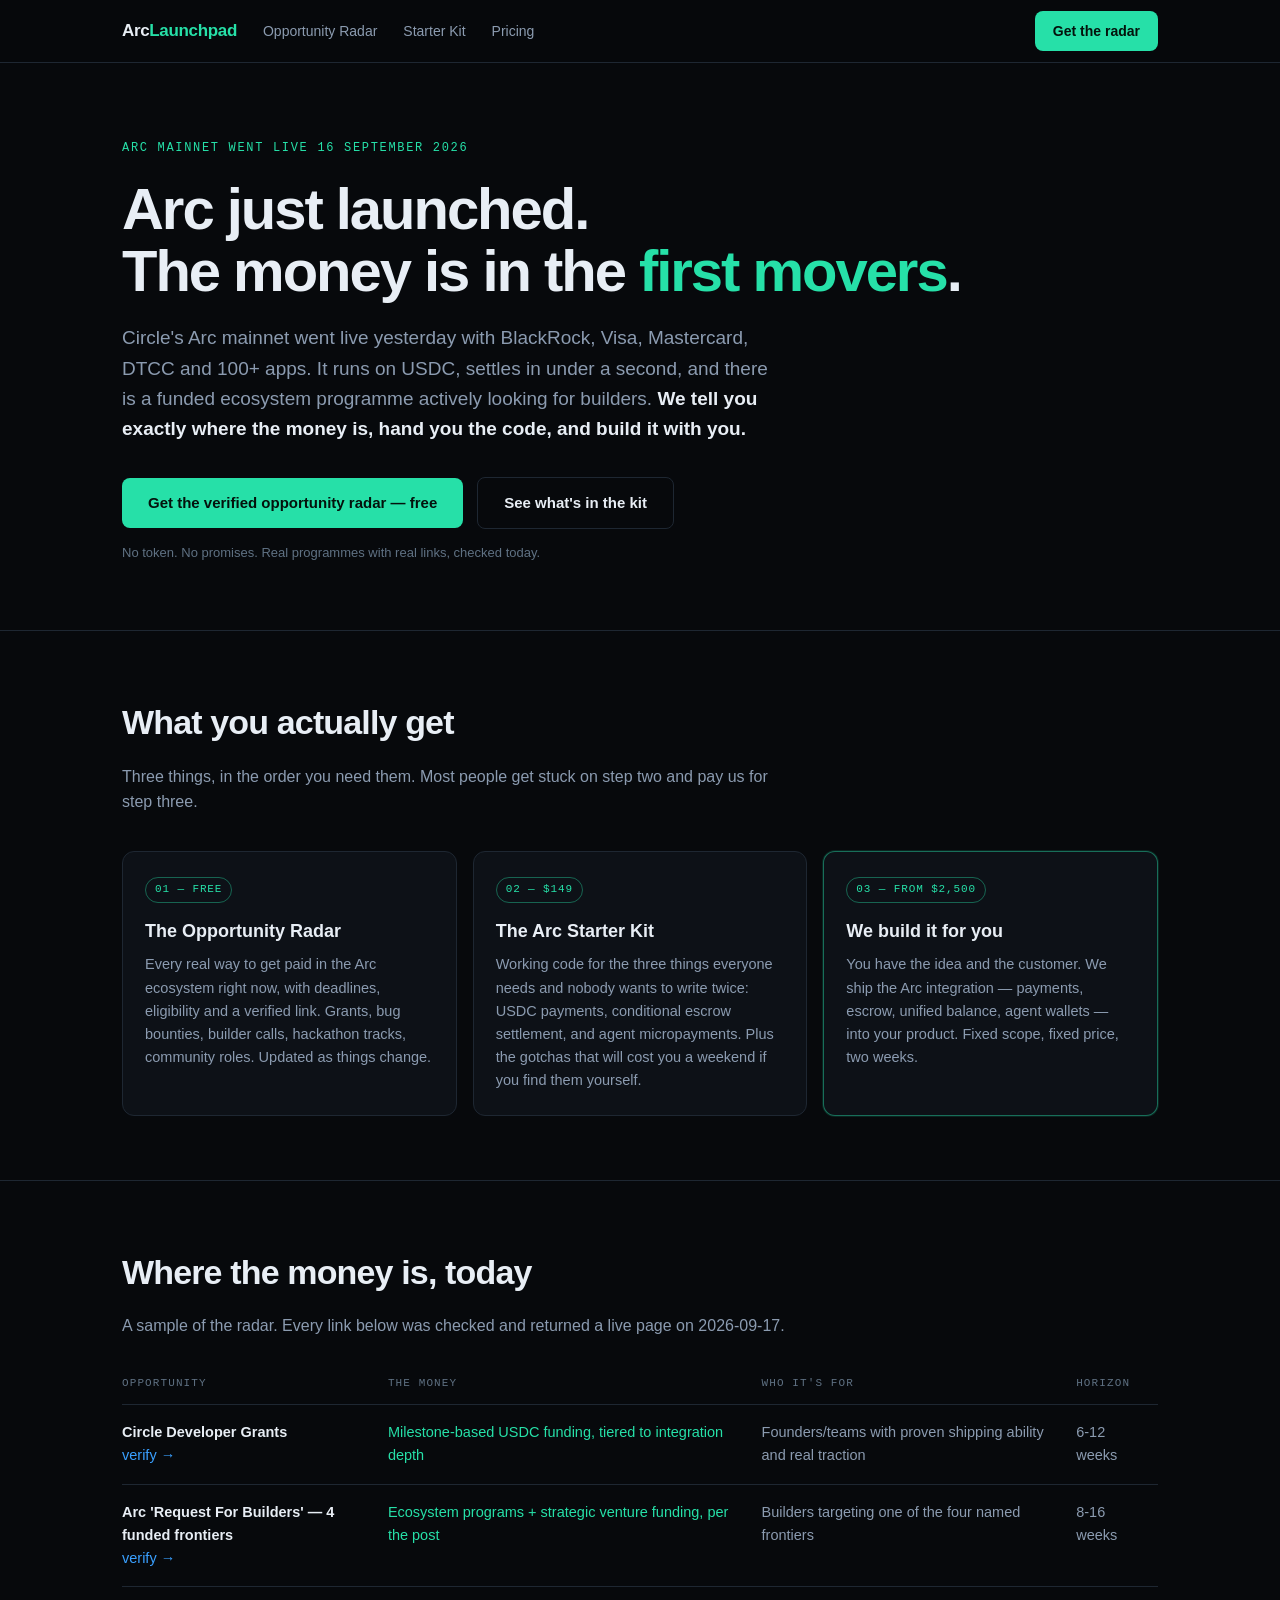
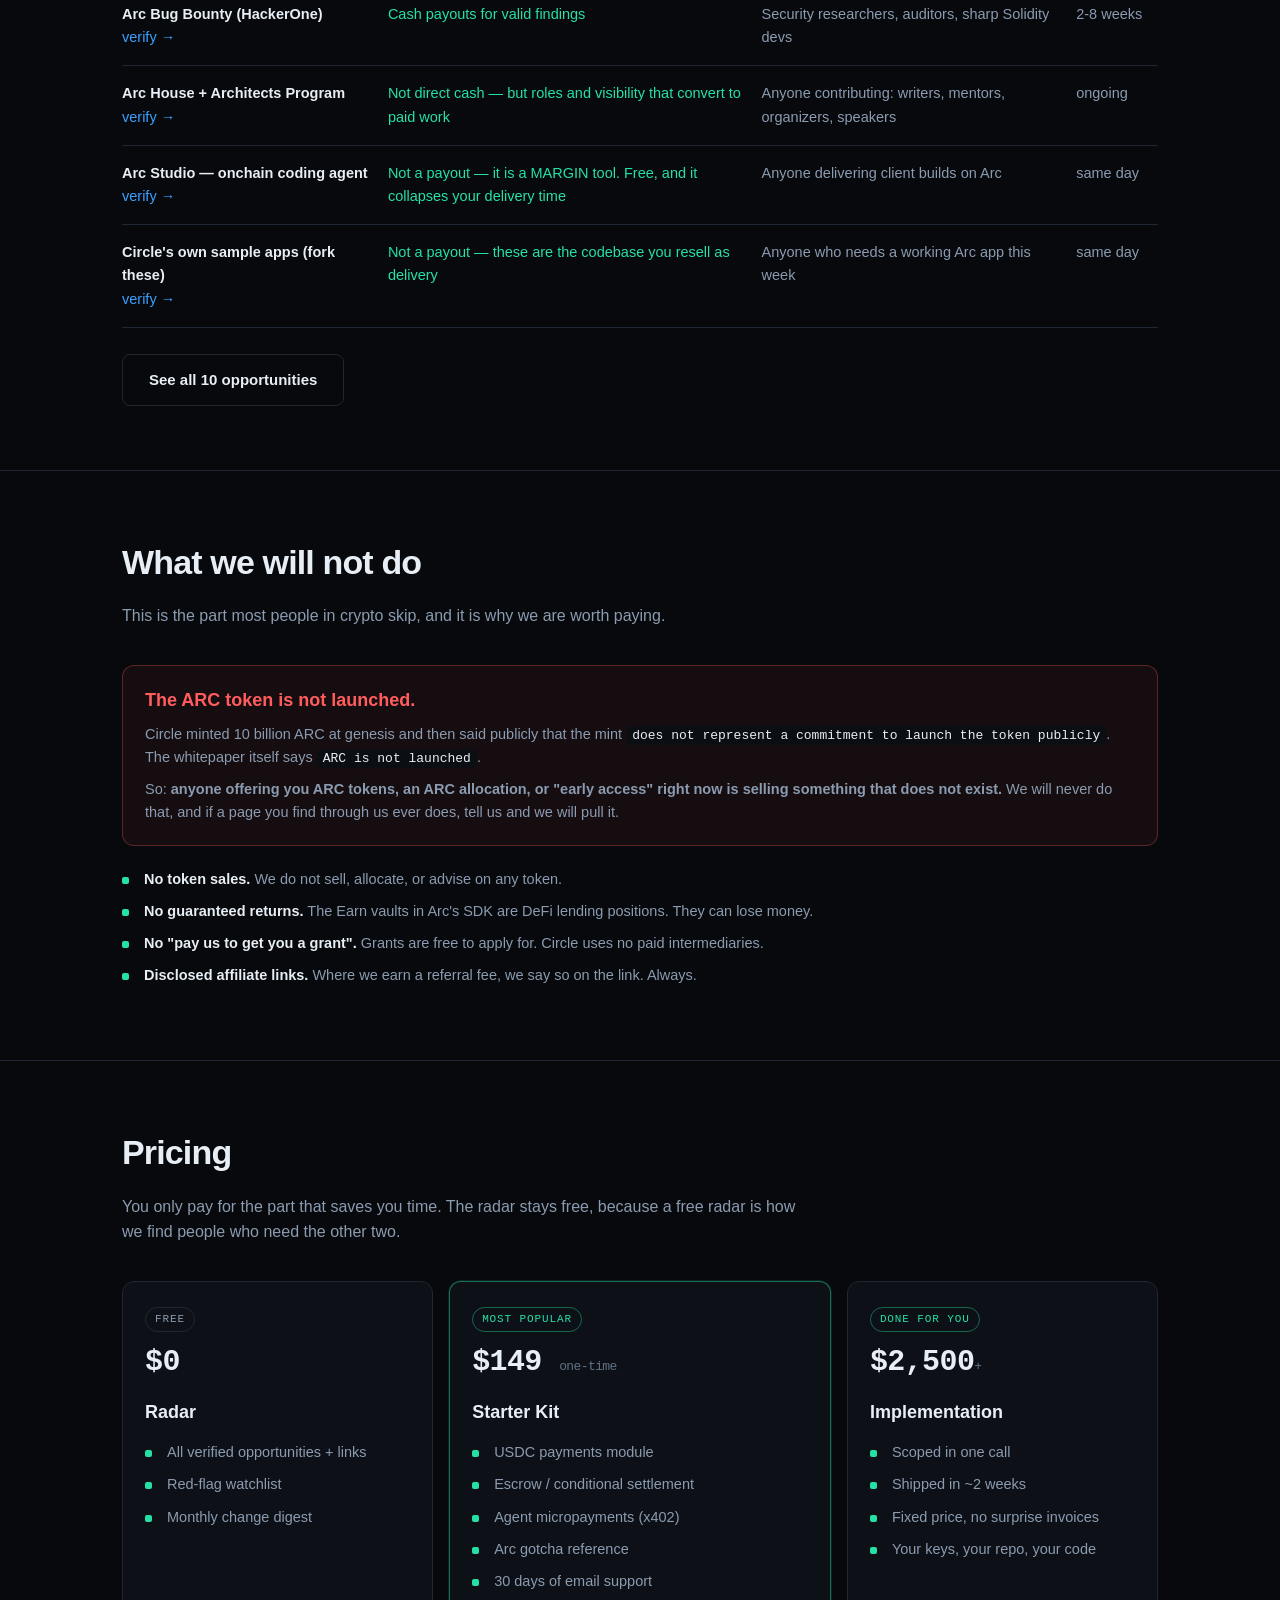
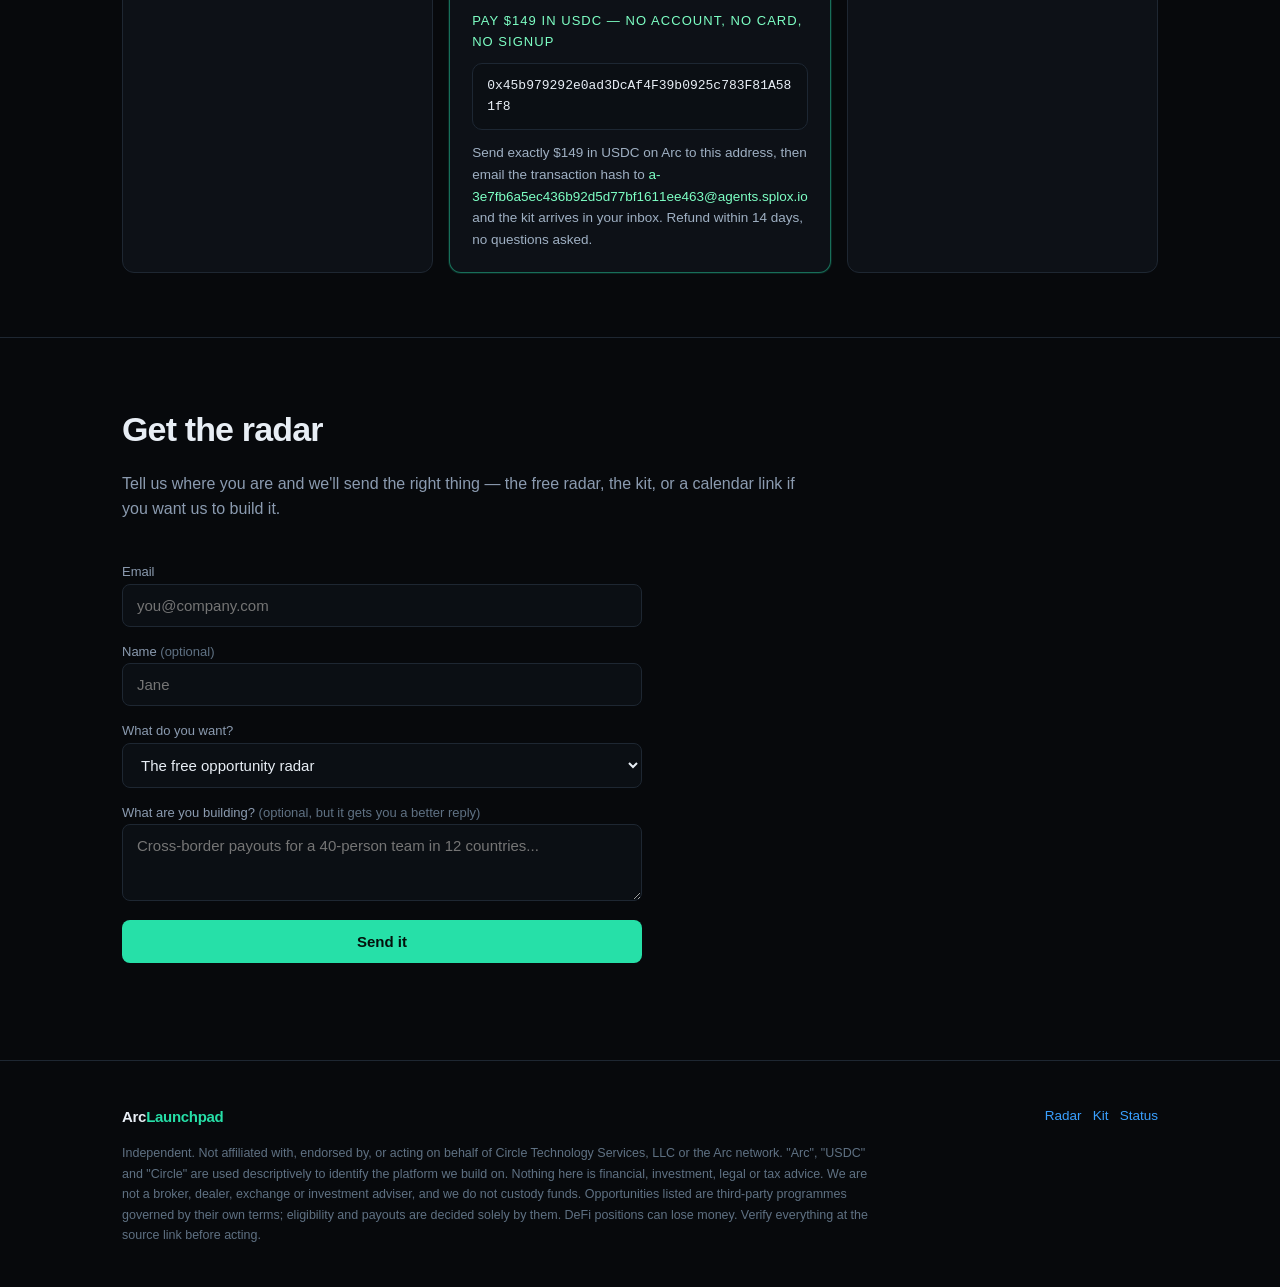
==== index.html @ 8b896116 "Publish static site" ====
<!doctype html>
<html lang="en">
<head>
<meta charset="utf-8">
<meta name="viewport" content="width=device-width,initial-scale=1">
<title>Arc Launchpad — get paid to build on Arc</title>
<meta name="description" content="Verified opportunities, working code, and implementation for builders on Circle's Arc network. Real money: grants, bounties, paid client work.">
<link rel="stylesheet" href="static/style.css">
</head>
<body>

<nav><div class="wrap">
  <div class="brand">Arc<span>Launchpad</span></div>
  <a href="radar.html">Opportunity Radar</a>
  <a href="kit.html">Starter Kit</a>
  <a href="#pricing">Pricing</a>
  <div class="spacer"></div>
  <a class="btn" href="#start" style="padding:9px 18px;font-size:14px">Get the radar</a>
</div></nav>

<header class="hero"><div class="wrap">
  <div class="eyebrow">Arc mainnet went live 16 September 2026</div>
  <h1>Arc just launched.<br>The money is in the <em>first movers</em>.</h1>
  <p class="lede">
    Circle's Arc mainnet went live yesterday with BlackRock, Visa, Mastercard, DTCC and 100+ apps.
    It runs on USDC, settles in under a second, and there is a funded ecosystem programme
    actively looking for builders. <strong>We tell you exactly where the money is, hand you the
    code, and build it with you.</strong>
  </p>
  <div class="row">
    <a class="btn" href="#start">Get the verified opportunity radar — free</a>
    <a class="btn ghost" href="kit.html">See what's in the kit</a>
  </div>
  <p class="cta-note">No token. No promises. Real programmes with real links, checked today.</p>
</div></header>

<section><div class="wrap">
  <h2>What you actually get</h2>
  <p class="sub">Three things, in the order you need them. Most people get stuck on step two and pay us for step three.</p>
  <div class="grid g3">
    <div class="card">
      <span class="tag acc">01 — Free</span>
      <h3 style="margin-top:14px">The Opportunity Radar</h3>
      <p>Every real way to get paid in the Arc ecosystem right now, with deadlines, eligibility and a
      verified link. Grants, bug bounties, builder calls, hackathon tracks, community roles.
      Updated as things change.</p>
    </div>
    <div class="card">
      <span class="tag acc">02 — $149</span>
      <h3 style="margin-top:14px">The Arc Starter Kit</h3>
      <p>Working code for the three things everyone needs and nobody wants to write twice:
      USDC payments, conditional escrow settlement, and agent micropayments. Plus the gotchas
      that will cost you a weekend if you find them yourself.</p>
    </div>
    <div class="card hi">
      <span class="tag acc">03 — from $2,500</span>
      <h3 style="margin-top:14px">We build it for you</h3>
      <p>You have the idea and the customer. We ship the Arc integration — payments, escrow,
      unified balance, agent wallets — into your product. Fixed scope, fixed price, two weeks.</p>
    </div>
  </div>
</div></section>

<section><div class="wrap">
  <h2>Where the money is, today</h2>
  <p class="sub">A sample of the radar. Every link below was checked and returned a live page on
  2026-09-17.</p>
  <table>
    <tr><th>Opportunity</th><th>The money</th><th>Who it's for</th><th>Horizon</th></tr>
    
    <tr>
      <td><b>Circle Developer Grants</b><br><a href="https://www.circle.com/grants" target="_blank" rel="noopener">verify &rarr;</a></td>
      <td class="money">Milestone-based USDC funding, tiered to integration depth</td>
      <td>Founders/teams with proven shipping ability and real traction</td>
      <td>6-12 weeks</td>
    </tr>
    
    <tr>
      <td><b>Arc &#39;Request For Builders&#39; — 4 funded frontiers</b><br><a href="https://www.arc.io/blog/the-unfinished-business-of-finance-machine-commerce-and-global-money" target="_blank" rel="noopener">verify &rarr;</a></td>
      <td class="money">Ecosystem programs + strategic venture funding, per the post</td>
      <td>Builders targeting one of the four named frontiers</td>
      <td>8-16 weeks</td>
    </tr>
    
    <tr>
      <td><b>Arc Bug Bounty (HackerOne)</b><br><a href="https://www.arc.io/blog/open-sourcing-arc-run-your-own-arc-node-and-bug-bounty-program" target="_blank" rel="noopener">verify &rarr;</a></td>
      <td class="money">Cash payouts for valid findings</td>
      <td>Security researchers, auditors, sharp Solidity devs</td>
      <td>2-8 weeks</td>
    </tr>
    
    <tr>
      <td><b>Arc House + Architects Program</b><br><a href="https://www.arc.io/blog/introducing-arc-house-and-the-architects-program" target="_blank" rel="noopener">verify &rarr;</a></td>
      <td class="money">Not direct cash — but roles and visibility that convert to paid work</td>
      <td>Anyone contributing: writers, mentors, organizers, speakers</td>
      <td>ongoing</td>
    </tr>
    
    <tr>
      <td><b>Arc Studio — onchain coding agent</b><br><a href="https://www.arc.io/blog/introducing-arc-studio-the-onchain-coding-agent" target="_blank" rel="noopener">verify &rarr;</a></td>
      <td class="money">Not a payout — it is a MARGIN tool. Free, and it collapses your delivery time</td>
      <td>Anyone delivering client builds on Arc</td>
      <td>same day</td>
    </tr>
    
    <tr>
      <td><b>Circle&#39;s own sample apps (fork these)</b><br><a href="https://github.com/circlefin/arc-escrow" target="_blank" rel="noopener">verify &rarr;</a></td>
      <td class="money">Not a payout — these are the codebase you resell as delivery</td>
      <td>Anyone who needs a working Arc app this week</td>
      <td>same day</td>
    </tr>
    
  </table>
  <div class="row" style="margin-top:26px">
    <a class="btn ghost" href="radar.html">See all 10 opportunities</a>
  </div>
</div></section>

<section><div class="wrap">
  <h2>What we will not do</h2>
  <p class="sub">This is the part most people in crypto skip, and it is why we are worth paying.</p>
  <div class="warnbox">
    <h3>The ARC token is not launched.</h3>
    <p>Circle minted 10 billion ARC at genesis and then said publicly that the mint
    <code>does not represent a commitment to launch the token publicly</code>. The whitepaper
    itself says <code>ARC is not launched</code>.</p>
    <p>So: <b>anyone offering you ARC tokens, an ARC allocation, or "early access" right now is
    selling something that does not exist.</b> We will never do that, and if a page you find
    through us ever does, tell us and we will pull it.</p>
  </div>
  <ul class="clean">
    <li><b>No token sales.</b> We do not sell, allocate, or advise on any token.</li>
    <li><b>No guaranteed returns.</b> The Earn vaults in Arc's SDK are DeFi lending positions. They can lose money.</li>
    <li><b>No "pay us to get you a grant".</b> Grants are free to apply for. Circle uses no paid intermediaries.</li>
    <li><b>Disclosed affiliate links.</b> Where we earn a referral fee, we say so on the link. Always.</li>
  </ul>
</div></section>

<section id="pricing"><div class="wrap">
  <h2>Pricing</h2>
  <p class="sub">You only pay for the part that saves you time. The radar stays free, because a
  free radar is how we find people who need the other two.</p>
  <div class="grid g3">
    <div class="card">
      <span class="tag">Free</span>
      <div class="price">$0</div>
      <h3 style="margin-top:12px">Radar</h3>
      <ul class="clean">
        <li>All verified opportunities + links</li>
        <li>Red-flag watchlist</li>
        <li>Monthly change digest</li>
      </ul>
    </div>
    <div class="card hi">
      <span class="tag acc">Most popular</span>
      <div class="price">$149 <small>one-time</small></div>
      <h3 style="margin-top:12px">Starter Kit</h3>
      <ul class="clean">
        <li>USDC payments module</li>
        <li>Escrow / conditional settlement</li>
        <li>Agent micropayments (x402)</li>
        <li>Arc gotcha reference</li>
        <li>30 days of email support</li>
      </ul>
      
      <div class="pay" style="margin-top:18px">
        <div class="paylabel">Pay $149 in USDC — no account, no card, no signup</div>
        <code class="addr">0x45b979292e0ad3DcAf4F39b0925c783F81A581f8</code>
        <div class="paynote">Send exactly $149 in USDC on Arc to this address, then email
          the transaction hash to <a href="mailto:a-3e7fb6a5ec436b92d5d77bf1611ee463@agents.splox.io">a-3e7fb6a5ec436b92d5d77bf1611ee463@agents.splox.io</a> and the kit
          arrives in your inbox. Refund within 14 days, no questions asked.</div>
      </div>
      
    </div>
    <div class="card">
      <span class="tag acc">Done for you</span>
      <div class="price">$2,500<small>+</small></div>
      <h3 style="margin-top:12px">Implementation</h3>
      <ul class="clean">
        <li>Scoped in one call</li>
        <li>Shipped in ~2 weeks</li>
        <li>Fixed price, no surprise invoices</li>
        <li>Your keys, your repo, your code</li>
      </ul>
    </div>
  </div>
</div></section>

<section id="start"><div class="wrap">
  <h2>Get the radar</h2>
  <p class="sub">Tell us where you are and we'll send the right thing — the free radar, the kit,
  or a calendar link if you want us to build it.</p>
  <form id="f">
    <div>
      <label for="email">Email</label>
      <input id="email" name="email" type="email" placeholder="you@company.com" required>
    </div>
    <div>
      <label for="name">Name <span style="color:var(--dim2)">(optional)</span></label>
      <input id="name" name="name" placeholder="Jane">
    </div>
    <div>
      <label for="interest">What do you want?</label>
      <select id="interest" name="interest">
        <option value="radar">The free opportunity radar</option>
        <option value="kit">The $149 starter kit</option>
        <option value="implementation">Someone to build it — implementation quote</option>
        <option value="grant">Help applying for a Circle grant</option>
      </select>
    </div>
    <div>
      <label for="note">What are you building? <span style="color:var(--dim2)">(optional, but it gets you a better reply)</span></label>
      <textarea id="note" name="note" rows="3" placeholder="Cross-border payouts for a 40-person team in 12 countries..."></textarea>
    </div>
    <button class="btn" type="submit">Send it</button>
    <div id="msg" class="ok"></div>
  </form>
</div></section>

<footer><div class="wrap">
  <div>
    <div class="brand" style="font-size:15px">Arc<span>Launchpad</span></div>
    <div class="disc">
      Independent. Not affiliated with, endorsed by, or acting on behalf of Circle Technology
      Services, LLC or the Arc network. "Arc", "USDC" and "Circle" are used descriptively to
      identify the platform we build on. Nothing here is financial, investment, legal or tax
      advice. We are not a broker, dealer, exchange or investment adviser, and we do not
      custody funds. Opportunities listed are third-party programmes governed by their own
      terms; eligibility and payouts are decided solely by them. DeFi positions can lose
      money. Verify everything at the source link before acting.
    </div>
  </div>
  <div style="white-space:nowrap">
    <a href="radar.html">Radar</a> &nbsp; <a href="kit.html">Kit</a> &nbsp; <a href="healthz.html">Status</a>
  </div>
</div></footer>

<script>
document.getElementById('f').addEventListener('submit', async e => {
  e.preventDefault();
  const msg = document.getElementById('msg');
  msg.className = 'ok'; msg.textContent = 'Sending...';
  const body = Object.fromEntries(new FormData(e.target).entries());
  try {
    const r = await fetch('/api/lead', {
      method: 'POST', headers: {'Content-Type':'application/json'}, body: JSON.stringify(body)
    });
    const j = await r.json();
    msg.className = j.ok ? 'ok' : 'err';
    msg.textContent = j.message || j.error || 'Something went wrong.';
    if (j.ok) e.target.reset();
  } catch (err) {
    msg.className = 'err'; msg.textContent = 'Network error. Try again.';
  }
});
</script>

<script>
/* Static build: no server, so the form composes an email instead of POSTing.
   Honest fallback - it either opens a real mail client or does nothing. */
(function(){
  var f = document.querySelector('form[data-static]');
  if(!f) return;
  f.addEventListener('submit', function(e){
    e.preventDefault();
    var g = function(n){ var el = f.querySelector('[name="'+n+'"]'); return el ? el.value : ''; };
    var to = 'a-3e7fb6a5ec436b92d5d77bf1611ee463@agents.splox.io';
    var body = 'Email: ' + g('email') + '\nIntent: ' + g('interest') +
               '\nNote: ' + g('note') + '\n';
    window.location.href = 'mailto:' + to +
      '?subject=' + encodeURIComponent('Arc Launchpad enquiry') +
      '&body=' + encodeURIComponent(body);
  });
})();
</script>
</body></html>
---- static/style.css ----
:root{
  --bg:#07090c; --bg2:#0d1117; --line:#1e2732;
  --ink:#e8eef5; --dim:#8b9bb0; --dim2:#5f7183;
  --acc:#26e0a8; --acc2:#3aa0ff; --warn:#ffb02e; --bad:#ff5d5d;
  --mono:ui-monospace,SFMono-Regular,Menlo,monospace;
}
*{box-sizing:border-box}
html,body{margin:0;padding:0}
body{
  background:var(--bg);color:var(--ink);
  font:16px/1.6 -apple-system,BlinkMacSystemFont,"Segoe UI",Inter,Roboto,sans-serif;
  -webkit-font-smoothing:antialiased;
}
a{color:var(--acc2);text-decoration:none}
a:hover{text-decoration:underline}
.wrap{max-width:1080px;margin:0 auto;padding:0 22px}

nav{border-bottom:1px solid var(--line);position:sticky;top:0;background:rgba(7,9,12,.9);
    backdrop-filter:blur(12px);z-index:20}
nav .wrap{display:flex;align-items:center;gap:26px;height:62px}
.brand{font-weight:700;letter-spacing:-.02em;color:var(--ink);font-size:17px}
.brand span{color:var(--acc)}
nav a{color:var(--dim);font-size:14px;font-weight:500}
nav a:hover{color:var(--ink);text-decoration:none}
nav .spacer{flex:1}

.hero{padding:76px 0 54px;border-bottom:1px solid var(--line)}
.eyebrow{font-family:var(--mono);font-size:12px;letter-spacing:.14em;text-transform:uppercase;
         color:var(--acc);margin-bottom:20px}
h1{font-size:clamp(34px,5.2vw,58px);line-height:1.06;letter-spacing:-.035em;margin:0 0 22px;font-weight:700}
h1 em{font-style:normal;color:var(--acc)}
.lede{font-size:19px;color:var(--dim);max-width:660px;margin:0 0 32px}
.lede strong{color:var(--ink);font-weight:600}

.btn{display:inline-block;background:var(--acc);color:#04120c;font-weight:650;
     padding:13px 26px;border-radius:8px;font-size:15px;border:0;cursor:pointer}
.btn:hover{text-decoration:none;filter:brightness(1.08)}
.btn.ghost{background:transparent;color:var(--ink);border:1px solid var(--line)}
.btn.ghost:hover{border-color:var(--acc)}

.row{display:flex;gap:14px;flex-wrap:wrap;align-items:center}
.cta-note{font-size:13px;color:var(--dim2);margin-top:14px}

section{padding:64px 0;border-bottom:1px solid var(--line)}
h2{font-size:clamp(24px,3vw,34px);letter-spacing:-.025em;margin:0 0 14px;font-weight:680}
h3{font-size:18px;margin:0 0 8px;font-weight:640}
.sub{color:var(--dim);max-width:680px;margin:0 0 36px}

.grid{display:grid;gap:16px}
.g3{grid-template-columns:repeat(3,1fr)}
.g2{grid-template-columns:repeat(2,1fr)}
@media(max-width:860px){.g3,.g2{grid-template-columns:1fr}}

.card{background:var(--bg2);border:1px solid var(--line);border-radius:12px;padding:22px}
.card.hi{border-color:rgba(38,224,168,.45);box-shadow:0 0 0 1px rgba(38,224,168,.12)}
.card p{color:var(--dim);font-size:14.5px;margin:8px 0 0}
.price{font-family:var(--mono);font-size:30px;font-weight:600;letter-spacing:-.02em;margin:6px 0 2px}
.price small{font-size:13px;color:var(--dim2);font-family:inherit;font-weight:400}
.tag{display:inline-block;font-family:var(--mono);font-size:11px;letter-spacing:.08em;
     text-transform:uppercase;padding:3px 9px;border-radius:99px;border:1px solid var(--line);color:var(--dim)}
.tag.acc{color:var(--acc);border-color:rgba(38,224,168,.4)}
.tag.warn{color:var(--warn);border-color:rgba(255,176,46,.4)}
.tag.bad{color:var(--bad);border-color:rgba(255,93,93,.4)}

ul.clean{list-style:none;padding:0;margin:14px 0 0}
ul.clean li{position:relative;padding-left:22px;margin-bottom:9px;color:var(--dim);font-size:14.5px}
ul.clean li:before{content:"";position:absolute;left:0;top:9px;width:7px;height:7px;
  border-radius:2px;background:var(--acc)}
ul.clean li b{color:var(--ink);font-weight:600}

table{width:100%;border-collapse:collapse;font-size:14.5px}
th{text-align:left;font-family:var(--mono);font-size:11px;letter-spacing:.1em;text-transform:uppercase;
   color:var(--dim2);padding:0 14px 12px 0;border-bottom:1px solid var(--line);font-weight:500}
td{padding:16px 14px 16px 0;border-bottom:1px solid var(--line);vertical-align:top;color:var(--dim)}
td b{color:var(--ink);font-weight:600}
.money{color:var(--acc)}

.warnbox{background:rgba(255,93,93,.06);border:1px solid rgba(255,93,93,.3);
         border-radius:12px;padding:20px 22px;margin:22px 0}
.warnbox h3{color:var(--bad)}
.warnbox p{color:var(--dim);font-size:14.5px;margin:8px 0 0}
.warnbox code{font-family:var(--mono);font-size:13px;color:var(--ink)}

form{display:grid;gap:11px;max-width:520px}
input,select,textarea{background:#0b0f14;border:1px solid var(--line);color:var(--ink);
  padding:12px 14px;border-radius:8px;font-size:15px;font-family:inherit;width:100%}
input:focus,select:focus,textarea:focus{outline:0;border-color:var(--acc)}
label{font-size:13px;color:var(--dim);font-weight:500}
.ok{color:var(--acc);font-size:14.5px;min-height:22px}
.err{color:var(--bad);font-size:14.5px;min-height:22px}

pre{background:#0b0f14;border:1px solid var(--line);border-radius:10px;padding:16px;
    overflow:auto;font-family:var(--mono);font-size:13px;color:#cfe3f5;line-height:1.55}
code{font-family:var(--mono);font-size:.92em}
p code,li code{background:#0b0f14;padding:2px 6px;border-radius:5px;color:var(--acc);font-size:13px}

footer{padding:44px 0;color:var(--dim2);font-size:13.5px}
footer .wrap{display:flex;justify-content:space-between;gap:20px;flex-wrap:wrap}
.disc{color:var(--dim2);font-size:12.5px;line-height:1.65;max-width:760px;margin-top:14px}

/* ---- article prose ---- */
.prose{padding:52px 22px 20px;max-width:780px}
.prose h1{font-size:clamp(28px,4vw,40px);margin-bottom:26px}
.prose h2{font-size:22px;margin:44px 0 12px;letter-spacing:-.015em}
.prose h3{font-size:17px;margin:28px 0 8px}
.prose p{color:var(--dim);margin:14px 0}
.prose p strong,.prose li strong{color:var(--ink)}
.prose ul,.prose ol{color:var(--dim);padding-left:22px;margin:14px 0}
.prose li{margin-bottom:8px}
.prose hr{border:0;border-top:1px solid var(--line);margin:40px 0}
.prose blockquote{border-left:3px solid var(--acc);margin:20px 0;padding:2px 0 2px 18px;color:var(--dim)}
.prose table{margin:22px 0}
.prose table td,.prose table th{border-bottom:1px solid var(--line)}
.prose pre{margin:18px 0}
.prose h2:first-of-type{margin-top:34px}
.prose em{color:var(--dim)}

/* ---- USDC payment block ---- */
.paylabel{font-size:13px;text-transform:uppercase;letter-spacing:.08em;color:#7dffc4;margin-bottom:10px}
code.addr{display:block;font-family:ui-monospace,SFMono-Regular,Menlo,monospace;font-size:13px;
  background:#0b0f14;border:1px solid #1d2733;border-radius:10px;padding:12px 14px;
  color:#e8eef6;word-break:break-all;user-select:all;margin-bottom:12px}
.paynote{font-size:13.5px;line-height:1.6;color:#9fb0c3}
.paynote a{color:#7dffc4}
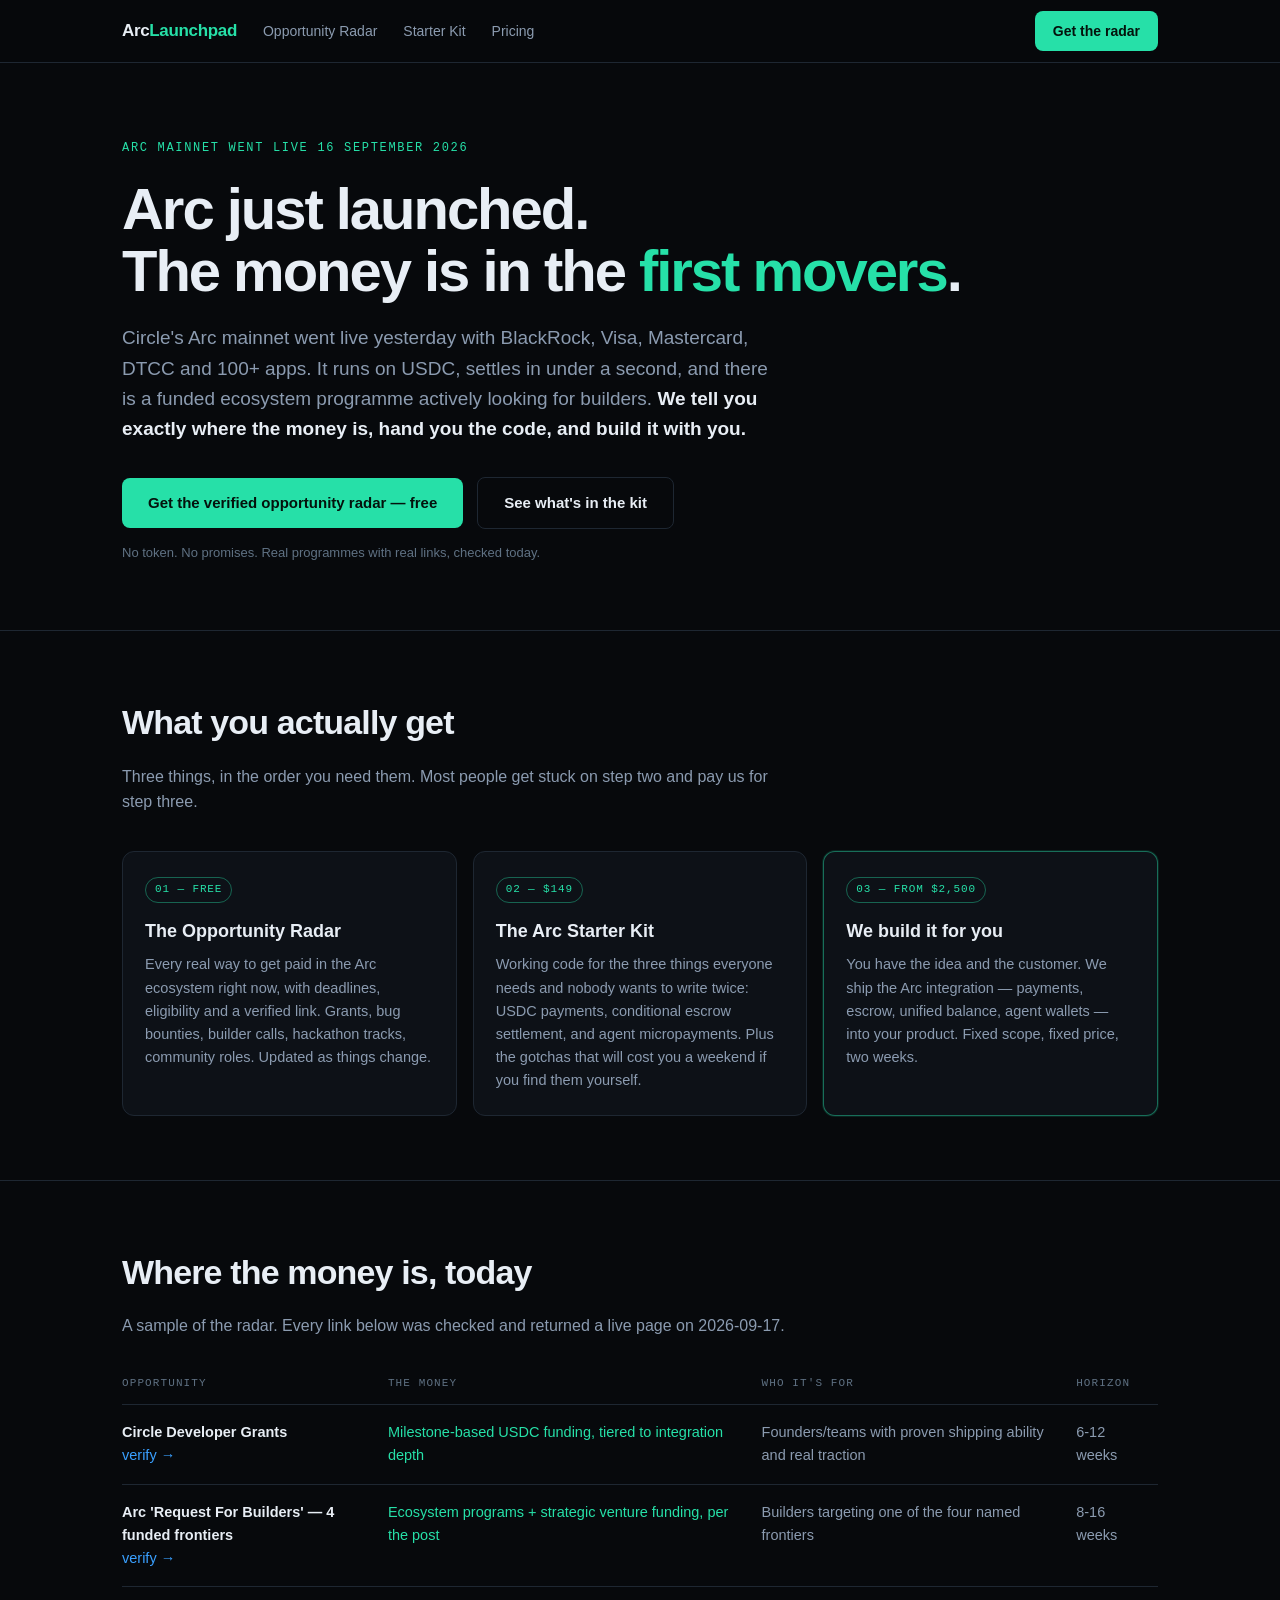
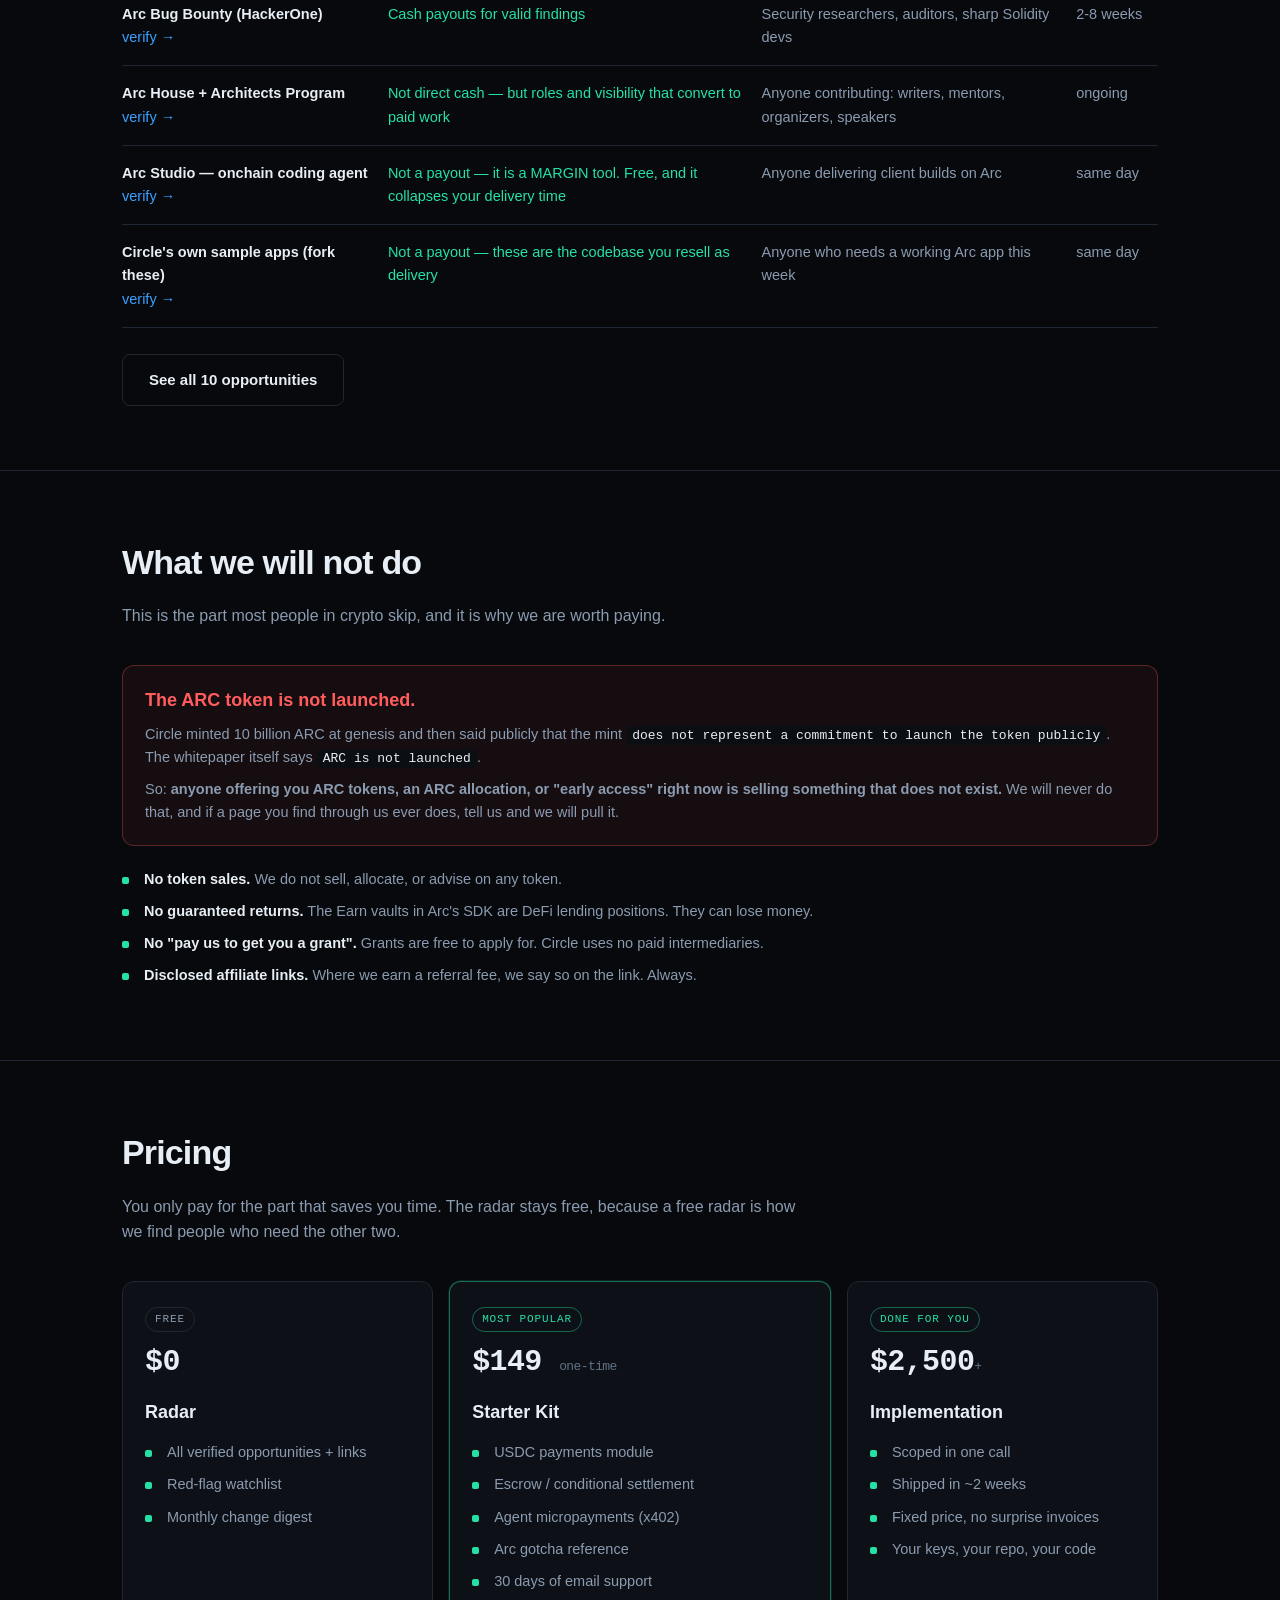
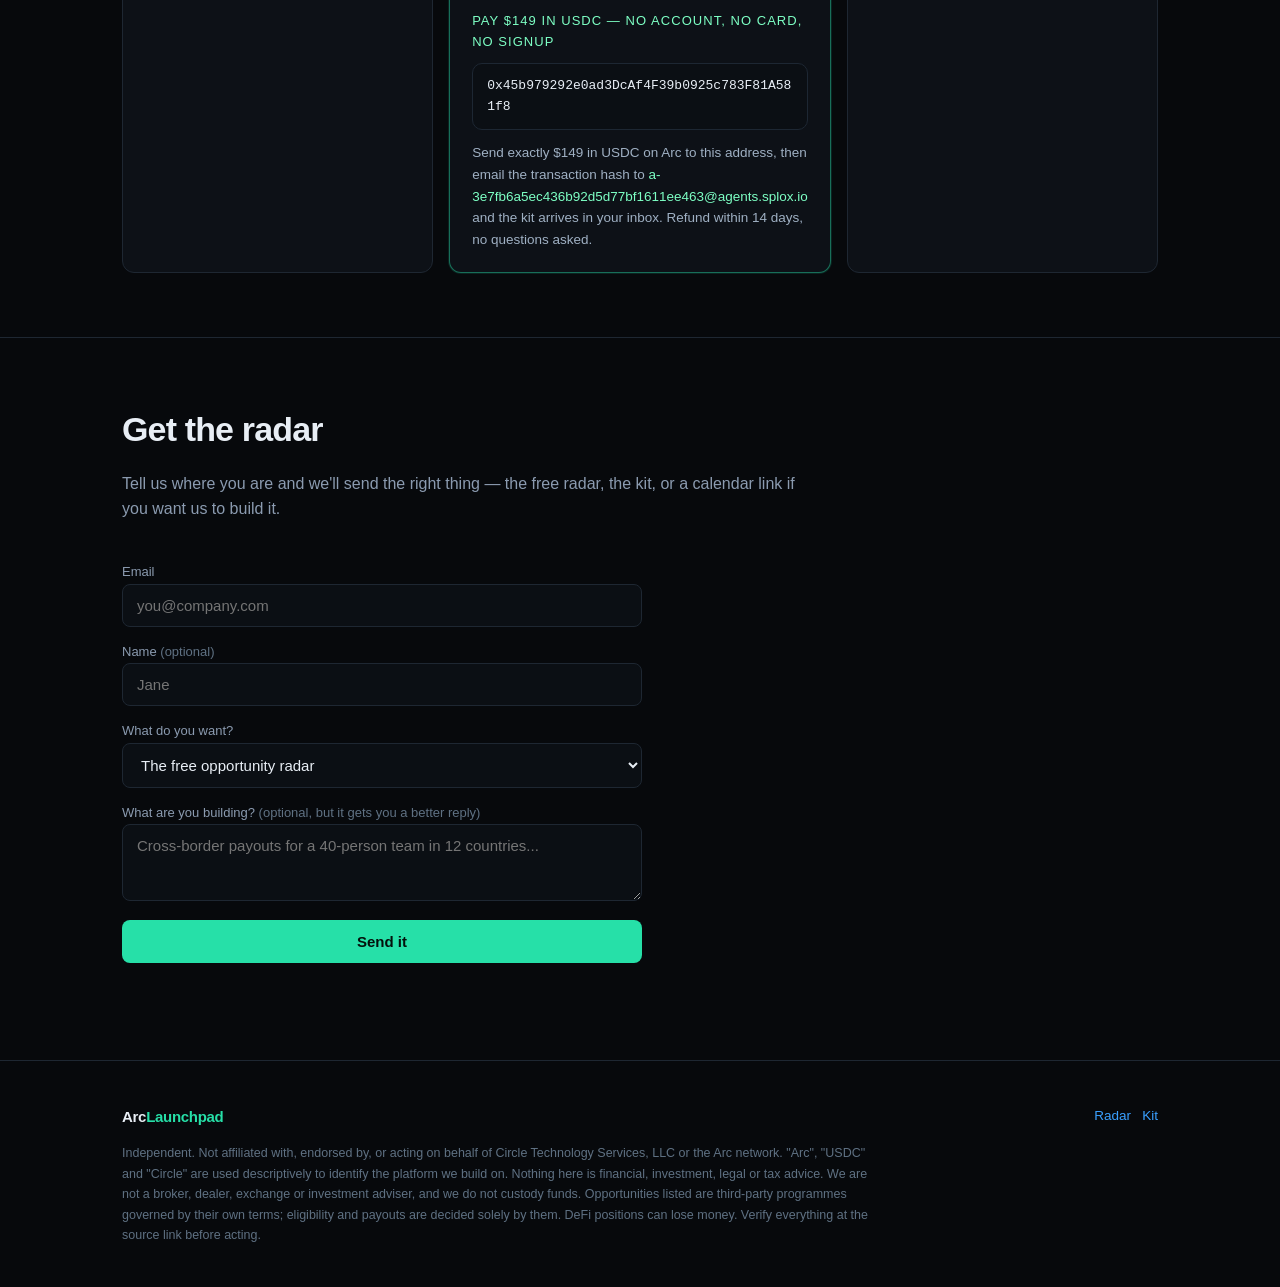
==== commit d9c17c08: "Rebuild static site (f201024e13673bf5)" ====
--- a/index.html
+++ b/index.html
@@ -231,7 +231,7 @@
     </div>
   </div>
   <div style="white-space:nowrap">
-    <a href="radar.html">Radar</a> &nbsp; <a href="kit.html">Kit</a> &nbsp; <a href="healthz.html">Status</a>
+    <a href="radar.html">Radar</a> &nbsp; <a href="kit.html">Kit</a>
   </div>
 </div></footer>
 
